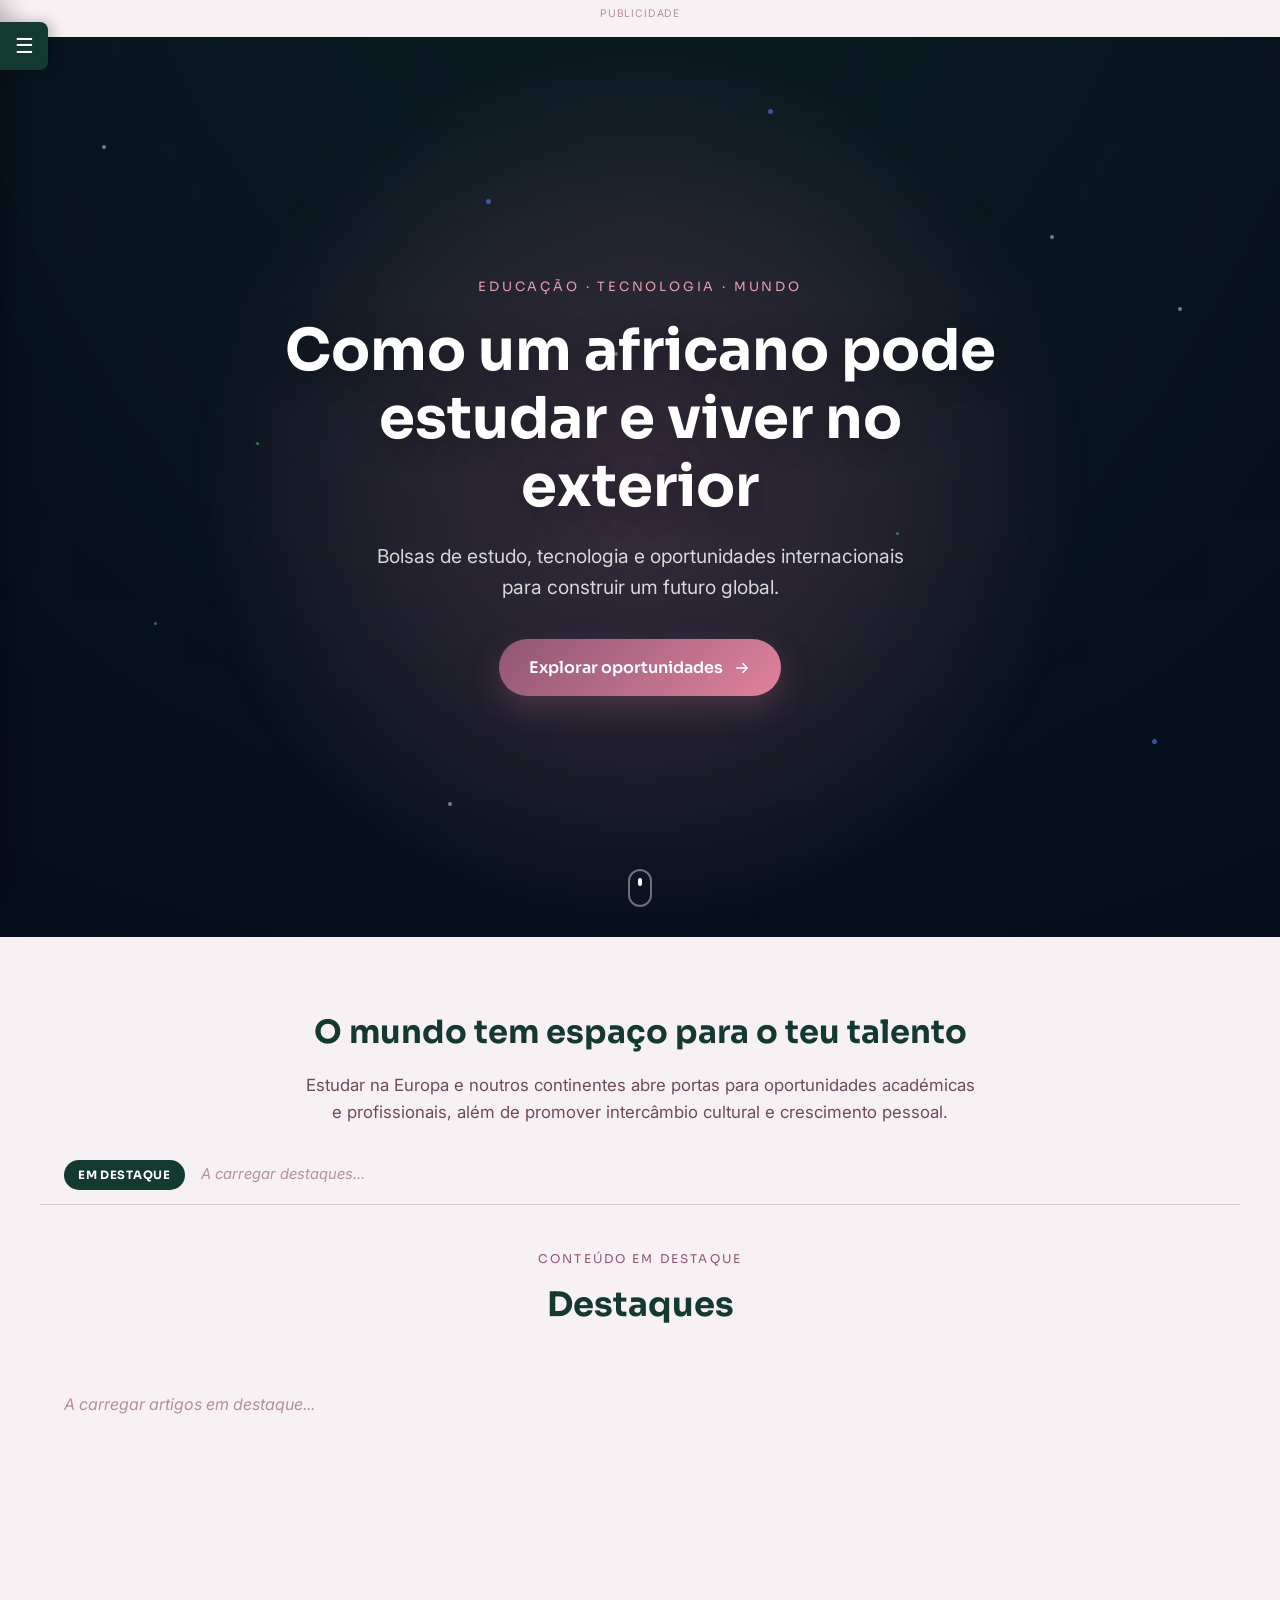
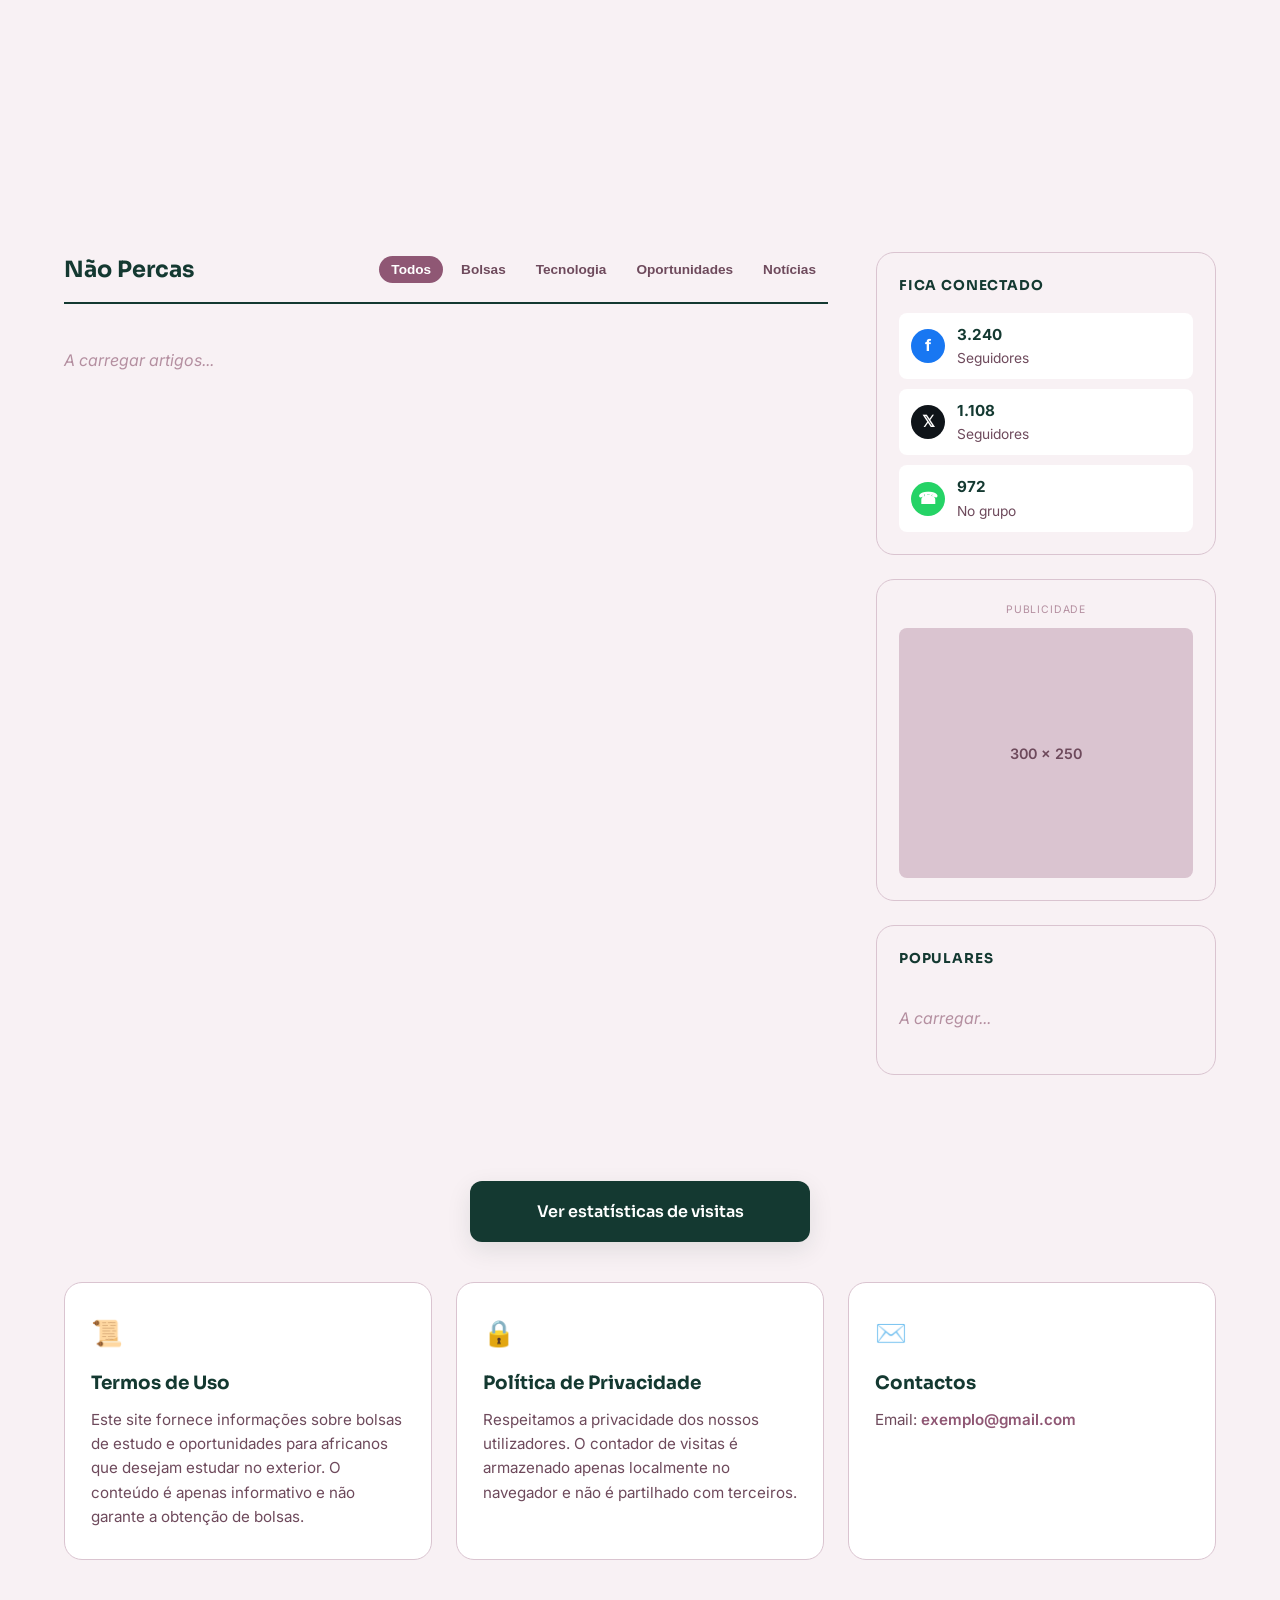
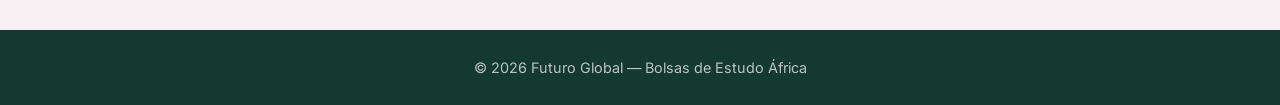
==== index.html @ f7b2e4c6 "Add files via upload" ====
<!DOCTYPE html>
<html lang="pt">
<head>
  <meta charset="UTF-8">
  <meta name="viewport" content="width=device-width, initial-scale=1.0">
  <title>Bolsas de Estudo para Africanos | Futuro, Educação e Conexão Global</title>
  <link rel="preconnect" href="https://fonts.googleapis.com">
  <link rel="preconnect" href="https://fonts.gstatic.com" crossorigin>
  <link href="https://fonts.googleapis.com/css2?family=Sora:wght@400;600;700;800&family=Inter:wght@400;500;600;700&display=swap" rel="stylesheet">
  <link rel="stylesheet" href="style.css">
</head>
<body>

  <!-- ============ SIDEBAR (100% CSS, sem JS) ============ -->
  <aside class="sidebar">
    <div class="sidebar-tab" aria-hidden="true">☰</div>
    <div class="sidebar-inner">
      <div class="sidebar-logo">
        <span class="sidebar-logo-mark">◆</span>
        <span class="sidebar-logo-text">Futuro<strong>Global</strong></span>
      </div>
      <nav class="sidebar-nav">
        <a href="#hero">Início</a>
        <a href="#artigos">Bolsas de Estudo</a>
        <a href="#artigos">Tecnologia</a>
        <a href="#artigos">Oportunidades Internacionais</a>
        <a href="#contactos">Contactos</a>
        <a href="#privacidade">Política de Privacidade</a>
      </nav>
    </div>
  </aside>

  <!-- ============ FAIXA DE PUBLICIDADE (discreta) ============ -->
  <div class="ad-bar">
    <span class="ad-bar-label">Publicidade</span>
    <ins class="adsbygoogle"
         style="display:block"
         data-ad-client="ca-pub-xxxxxxxxxx"
         data-ad-slot="1234567890"
         data-ad-format="auto"></ins>
    <script>(adsbygoogle = window.adsbygoogle || []).push({});</script>
  </div>

  <!-- ============ HERO CINEMATOGRÁFICO ============ -->
  <header class="hero" id="hero">
    <div class="hero-slides" aria-hidden="true">
      <div class="hero-slide" style="background-image:url('https://images.unsplash.com/photo-1523050854058-8df90110c9f1?auto=format&fit=crop&w=1920&q=70')"></div>
      <div class="hero-slide" style="background-image:url('https://images.unsplash.com/photo-1522202176988-66273c2fd55f?auto=format&fit=crop&w=1920&q=70')"></div>
      <div class="hero-slide" style="background-image:url('https://images.unsplash.com/photo-1517245386807-bb43f82c33c4?auto=format&fit=crop&w=1920&q=70')"></div>
      <div class="hero-slide" style="background-image:url('https://images.unsplash.com/photo-1480714378408-67cf0d13bc1b?auto=format&fit=crop&w=1920&q=70')"></div>
      <div class="hero-slide" style="background-image:url('https://images.unsplash.com/photo-1541339907198-e08756dedf3f?auto=format&fit=crop&w=1920&q=70')"></div>
      <div class="hero-slide" style="background-image:url('https://images.unsplash.com/photo-1518770660439-4636190af475?auto=format&fit=crop&w=1920&q=70')"></div>
    </div>

    <div class="hero-overlay"></div>
    <div class="hero-glow" aria-hidden="true"></div>

    <div class="particles" aria-hidden="true">
      <span style="top:12%; left:8%; animation-duration:14s; animation-delay:-2s;"></span>
      <span style="top:22%; left:82%; animation-duration:18s; animation-delay:-6s;"></span>
      <span style="top:65%; left:12%; animation-duration:16s; animation-delay:-1s;"></span>
      <span style="top:78%; left:90%; animation-duration:20s; animation-delay:-9s;"></span>
      <span style="top:35%; left:48%; animation-duration:22s; animation-delay:-4s;"></span>
      <span style="top:55%; left:70%; animation-duration:15s; animation-delay:-7s;"></span>
      <span style="top:85%; left:35%; animation-duration:19s; animation-delay:-3s;"></span>
      <span style="top:8%; left:60%; animation-duration:17s; animation-delay:-11s;"></span>
      <span style="top:45%; left:20%; animation-duration:21s; animation-delay:-5s;"></span>
      <span style="top:30%; left:92%; animation-duration:13s; animation-delay:-8s;"></span>
      <span style="top:70%; left:55%; animation-duration:23s; animation-delay:-10s;"></span>
      <span style="top:18%; left:38%; animation-duration:16s; animation-delay:-12s;"></span>
    </div>

    <div class="hero-content">
      <p class="hero-eyebrow">Educação · Tecnologia · Mundo</p>
      <h1 class="hero-title">Como um africano pode<br>estudar e viver no exterior</h1>
      <p class="hero-subtitle">Bolsas de estudo, tecnologia e oportunidades internacionais para construir um futuro global.</p>
      <a href="#artigos" class="hero-cta">
        <span>Explorar oportunidades</span>
        <svg width="18" height="18" viewBox="0 0 24 24" fill="none" xmlns="http://www.w3.org/2000/svg"><path d="M5 12h14M13 6l6 6-6 6" stroke="currentColor" stroke-width="2" stroke-linecap="round" stroke-linejoin="round"/></svg>
      </a>
    </div>

    <div class="scroll-indicator" aria-hidden="true"><span></span></div>
  </header>

  <!-- ============ INTRODUÇÃO ============ -->
  <div class="intro">
    <h2>O mundo tem espaço para o teu talento</h2>
    <p>Estudar na Europa e noutros continentes abre portas para oportunidades académicas e
       profissionais, além de promover intercâmbio cultural e crescimento pessoal.</p>
  </div>

  <!-- ============ BARRA "EM DESTAQUE" (ticker) ============ -->
  <!-- Preenchida por renderTrendingTicker() -->
  <div class="trending-bar">
    <span class="trending-label">Em Destaque</span>
    <div class="trending-ticker" id="trending-ticker">
      <span class="trending-placeholder">A carregar destaques...</span>
    </div>
  </div>

  <!-- ============ MOSAICO DE DESTAQUES (1 grande + 3 pequenos) ============ -->
  <!-- Preenchido por renderHeroGrid() -->
  <section class="hero-grid-section" aria-labelledby="destaques-titulo">
    <div class="artigos-cabecalho">
      <span class="section-eyebrow">Conteúdo em destaque</span>
      <h2 id="destaques-titulo">Destaques</h2>
    </div>

    <div class="hero-grid" id="hero-grid">
      <p class="grid-placeholder">A carregar artigos em destaque...</p>
    </div>
  </section>

  <!-- ============ "NÃO PERCAS" (lista + abas) + SIDEBAR ============ -->
  <section class="dont-miss-section" id="artigos" aria-labelledby="dont-miss-titulo">

    <div class="dont-miss-main">
      <div class="dont-miss-header">
        <h2 id="dont-miss-titulo">Não Percas</h2>

        <!-- Cada botão tem data-category; o JS re-filtra #dont-miss-list ao clicar -->
        <div class="dont-miss-tabs" id="dont-miss-tabs" role="tablist">
          <button class="tab-btn active" data-category="" role="tab" aria-selected="true">Todos</button>
          <button class="tab-btn" data-category="Bolsas de Estudo" role="tab" aria-selected="false">Bolsas</button>
          <button class="tab-btn" data-category="Tecnologia" role="tab" aria-selected="false">Tecnologia</button>
          <button class="tab-btn" data-category="Oportunidades Internacionais" role="tab" aria-selected="false">Oportunidades</button>
          <button class="tab-btn" data-category="Notícias" role="tab" aria-selected="false">Notícias</button>
        </div>
      </div>

      <!-- Preenchido por renderDontMissList() -->
      <div class="dont-miss-list" id="dont-miss-list">
        <p class="list-placeholder">A carregar artigos...</p>
      </div>
    </div>

    <aside class="home-sidebar">
      <div class="widget widget-social">
        <h3>Fica Conectado</h3>
        <!-- Estático por agora — não vem da API de artigos -->
        <div class="social-stats">
          <a href="#" class="social-stat social-facebook">
            <span class="stat-icon">f</span>
            <span class="stat-text"><strong>3.240</strong> Seguidores</span>
          </a>
          <a href="#" class="social-stat social-x">
            <span class="stat-icon">𝕏</span>
            <span class="stat-text"><strong>1.108</strong> Seguidores</span>
          </a>
          <a href="#" class="social-stat social-whatsapp">
            <span class="stat-icon">☎</span>
            <span class="stat-text"><strong>972</strong> No grupo</span>
          </a>
        </div>
      </div>

      <div class="widget widget-ad">
        <span class="widget-ad-label">Publicidade</span>
        <div class="ad-placeholder">300 × 250</div>
      </div>

      <div class="widget widget-popular">
        <h3>Populares</h3>
        <!-- Preenchido por renderPopularSidebar() -->
        <div class="popular-grid" id="sidebar-popular">
          <p class="list-placeholder">A carregar...</p>
        </div>
      </div>
    </aside>

  </section>

  <!-- Retângulo original: mantido, agora como CTA estilizado -->
  <div class="rectangle" onclick="abrirVisitas()">
    <span>Ver estatísticas de visitas</span>
  </div>

  <!-- ============ INFO: TERMOS / PRIVACIDADE / CONTACTOS ============ -->
  <section class="info-grid">

    <div class="info-card" id="termos">
      <span class="info-icon">📜</span>
      <h2>Termos de Uso</h2>
      <p>Este site fornece informações sobre bolsas de estudo e oportunidades para africanos
         que desejam estudar no exterior. O conteúdo é apenas informativo e não garante
         a obtenção de bolsas.</p>
    </div>

    <div class="info-card" id="privacidade">
      <span class="info-icon">🔒</span>
      <h2>Política de Privacidade</h2>
      <p>Respeitamos a privacidade dos nossos utilizadores. O contador de visitas é armazenado
         apenas localmente no navegador e não é partilhado com terceiros.</p>
    </div>

    <div class="info-card" id="contactos">
      <span class="info-icon">✉️</span>
      <h2>Contactos</h2>
      <p>Email: <a href="mailto:juventudevisionaria@gmail.com">exemplo@gmail.com</a></p>
    </div>

  </section>

  <footer class="site-footer">
    <p>&copy; 2026 Futuro Global — Bolsas de Estudo África</p>
  </footer>

  <script src="script.js"></script>
</body>
</html>
---- style.css ----
/* ==========================================================================
   TOKENS
   ========================================================================== */
:root {
  /* ---- Paleta base fornecida ---- */
  /* #11302a  verde-escuro profundo   -> fundos escuros / texto principal   */
  /* #036264  verde-azulado (teal)    -> tom escuro secundário / gradientes */
  /* #8f5774  malva                   -> cor de destaque primária           */
  /* #e0829d  rosa                    -> cor de destaque secundária         */
  /* #dac4d0  rosa claro / lilás      -> bordas e fundos suaves             */

  --navy-950: #11302a;
  --navy-900: #143931;
  --navy-800: #036264;
  --navy-700: #0b7c7e;
  --blue-500: #8f5774;
  --blue-400: #a8728c;
  --green-500: #e0829d;
  --green-400: #e79fb3;
  --white: #ffffff;
  --gray-50: #f8f1f4;
  --gray-200: #dac4d0;
  --gray-400: #b48fa0;
  --gray-600: #6e4a5c;
  --ink: #11302a;

  --font-display: "Sora", "Segoe UI", sans-serif;
  --font-body: "Inter", "Segoe UI", sans-serif;

  --radius-lg: 18px;
  --radius-md: 12px;
  --radius-sm: 8px;
  --shadow-soft: 0 8px 24px rgba(17, 48, 42, 0.10);
  --shadow-hover: 0 20px 40px rgba(17, 48, 42, 0.18);
  --ease: cubic-bezier(0.22, 1, 0.36, 1);
}

/* ==========================================================================
   RESET
   ========================================================================== */
* {
  margin: 0;
  padding: 0;
  box-sizing: border-box;
}

html {
  scroll-behavior: smooth;
}

body {
  font-family: var(--font-body);
  background: var(--gray-50);
  color: var(--ink);
  line-height: 1.6;
  overflow-x: hidden;
}

a {
  color: inherit;
}

img {
  max-width: 100%;
  display: block;
}

@media (prefers-reduced-motion: reduce) {
  *, *::before, *::after {
    animation-duration: 0.001ms !important;
    animation-iteration-count: 1 !important;
    transition-duration: 0.001ms !important;
    scroll-behavior: auto !important;
  }
}

/* ==========================================================================
   SIDEBAR (100% CSS — apenas :hover + transition)
   ========================================================================== */
.sidebar {
  position: fixed;
  top: 0;
  left: 0;
  width: 280px;
  height: 100vh;
  background: linear-gradient(180deg, var(--navy-900) 0%, var(--navy-950) 100%);
  box-shadow: 6px 0 24px rgba(0, 0, 0, 0.3);
  transform: translateX(-280px);
  transition: transform 0.4s var(--ease);
  z-index: 1000;
}

.sidebar:hover {
  transform: translateX(0);
}

.sidebar-tab {
  position: absolute;
  top: 22px;
  left: 100%;
  width: 48px;
  height: 48px;
  background: var(--navy-900);
  color: var(--white);
  display: flex;
  align-items: center;
  justify-content: center;
  font-size: 1.3rem;
  border-radius: 0 var(--radius-sm) var(--radius-sm) 0;
  box-shadow: 4px 0 14px rgba(0, 0, 0, 0.25);
}

.sidebar-inner {
  height: 100%;
  display: flex;
  flex-direction: column;
  padding: 34px 0 24px;
}

.sidebar-logo {
  display: flex;
  align-items: center;
  gap: 10px;
  padding: 0 28px 30px;
  border-bottom: 1px solid rgba(255, 255, 255, 0.08);
  margin-bottom: 14px;
}

.sidebar-logo-mark {
  color: var(--green-400);
  font-size: 1.1rem;
}

.sidebar-logo-text {
  color: var(--white);
  font-family: var(--font-display);
  font-size: 1.05rem;
  letter-spacing: 0.01em;
}

.sidebar-logo-text strong {
  color: var(--blue-400);
  font-weight: 700;
}

.sidebar-nav {
  display: flex;
  flex-direction: column;
}

.sidebar-nav a {
  color: var(--gray-400);
  text-decoration: none;
  font-weight: 600;
  font-size: 0.95rem;
  padding: 15px 28px;
  border-left: 3px solid transparent;
  transition: background 0.25s ease, color 0.25s ease, border-color 0.25s ease;
}

.sidebar-nav a:hover {
  background: rgba(255, 255, 255, 0.05);
  color: var(--white);
  border-left-color: var(--green-500);
}

@media (max-width: 560px) {
  .sidebar { width: 230px; transform: translateX(-230px); }
  .sidebar-tab { width: 42px; height: 42px; font-size: 1.1rem; top: 16px; }
  .sidebar-logo { padding: 0 20px 22px; }
  .sidebar-nav a { padding: 12px 20px; font-size: 0.9rem; }
}

/* ==========================================================================
   FAIXA DE PUBLICIDADE (discreta)
   ========================================================================== */
.ad-bar {
  position: relative;
  z-index: 5;
  background: var(--gray-50);
  text-align: center;
  padding: 6px 12px 10px;
}

.ad-bar-label {
  display: block;
  font-size: 0.65rem;
  letter-spacing: 0.08em;
  text-transform: uppercase;
  color: var(--gray-400);
  margin-bottom: 4px;
}

/* ==========================================================================
   HERO — slideshow cinematográfico + partículas + glow
   ========================================================================== */
.hero {
  position: relative;
  height: 100vh;
  min-height: 560px;
  display: flex;
  align-items: center;
  justify-content: center;
  overflow: hidden;
  background: var(--navy-950);
}

.hero-slides {
  position: absolute;
  inset: 0;
}

.hero-slide {
  position: absolute;
  inset: 0;
  background-size: cover;
  background-position: center;
  opacity: 0;
  animation: heroFade 30s infinite;
  will-change: opacity, transform;
}

.hero-slide:nth-child(1) { animation-delay: 0s; }
.hero-slide:nth-child(2) { animation-delay: -5s; }
.hero-slide:nth-child(3) { animation-delay: -10s; }
.hero-slide:nth-child(4) { animation-delay: -15s; }
.hero-slide:nth-child(5) { animation-delay: -20s; }
.hero-slide:nth-child(6) { animation-delay: -25s; }

@keyframes heroFade {
  0%      { opacity: 0; transform: scale(1.06); }
  4%      { opacity: 1; transform: scale(1.08); }
  14%     { opacity: 1; transform: scale(1.11); }
  20%     { opacity: 0; transform: scale(1.13); }
  100%    { opacity: 0; transform: scale(1.13); }
}

.hero-overlay {
  position: absolute;
  inset: 0;
  background:
    linear-gradient(180deg, rgba(6, 13, 28, 0.55) 0%, rgba(6, 13, 28, 0.72) 55%, rgba(6, 13, 28, 0.92) 100%),
    linear-gradient(90deg, rgba(6, 13, 28, 0.55) 0%, rgba(6, 13, 28, 0.15) 35%, rgba(6, 13, 28, 0.15) 65%, rgba(6, 13, 28, 0.55) 100%);
}

.hero-glow {
  position: absolute;
  top: 50%;
  left: 50%;
  width: 900px;
  height: 900px;
  transform: translate(-50%, -50%);
  background: radial-gradient(circle, rgba(143, 87, 116, 0.35) 0%, rgba(224, 130, 157, 0.12) 40%, transparent 70%);
  filter: blur(10px);
  pointer-events: none;
}

/* Partículas flutuantes discretas */
.particles {
  position: absolute;
  inset: 0;
  pointer-events: none;
}

.particles span {
  position: absolute;
  width: 4px;
  height: 4px;
  border-radius: 50%;
  background: rgba(255, 255, 255, 0.45);
  animation: floatParticle 18s ease-in-out infinite;
}

.particles span:nth-child(3n) {
  background: rgba(74, 222, 128, 0.5);
  width: 3px;
  height: 3px;
}

.particles span:nth-child(4n) {
  background: rgba(92, 141, 255, 0.55);
  width: 5px;
  height: 5px;
}

@keyframes floatParticle {
  0%   { transform: translate(0, 0); opacity: 0; }
  10%  { opacity: 0.8; }
  50%  { transform: translate(18px, -40px); opacity: 0.5; }
  90%  { opacity: 0.8; }
  100% { transform: translate(-14px, -80px); opacity: 0; }
}

.hero-content {
  position: relative;
  z-index: 2;
  text-align: center;
  max-width: 780px;
  padding: 0 24px;
}

.hero-eyebrow {
  font-family: var(--font-display);
  font-size: 0.8rem;
  letter-spacing: 0.22em;
  text-transform: uppercase;
  color: var(--green-400);
  margin-bottom: 20px;
}

.hero-title {
  font-family: var(--font-display);
  font-weight: 700;
  font-size: clamp(2.1rem, 5vw, 3.6rem);
  line-height: 1.18;
  color: var(--white);
  text-shadow: 0 4px 30px rgba(0, 0, 0, 0.35);
  margin-bottom: 20px;
}

.hero-subtitle {
  font-size: clamp(1rem, 1.6vw, 1.2rem);
  color: rgba(255, 255, 255, 0.82);
  max-width: 560px;
  margin: 0 auto 36px;
}

.hero-cta {
  display: inline-flex;
  align-items: center;
  gap: 10px;
  background: linear-gradient(135deg, var(--blue-500), var(--green-500));
  color: var(--white);
  font-family: var(--font-display);
  font-weight: 600;
  font-size: 1rem;
  text-decoration: none;
  padding: 16px 30px;
  border-radius: 999px;
  box-shadow: 0 12px 30px rgba(143, 87, 116, 0.35);
  transition: transform 0.3s var(--ease), box-shadow 0.3s var(--ease);
}

.hero-cta:hover {
  transform: translateY(-3px);
  box-shadow: 0 18px 36px rgba(143, 87, 116, 0.45);
}

.hero-cta svg {
  transition: transform 0.3s var(--ease);
}

.hero-cta:hover svg {
  transform: translateX(4px);
}

.scroll-indicator {
  position: absolute;
  bottom: 30px;
  left: 50%;
  transform: translateX(-50%);
  width: 24px;
  height: 38px;
  border: 2px solid rgba(255, 255, 255, 0.4);
  border-radius: 20px;
  z-index: 2;
}

.scroll-indicator span {
  position: absolute;
  top: 7px;
  left: 50%;
  width: 4px;
  height: 8px;
  background: var(--white);
  border-radius: 3px;
  transform: translateX(-50%);
  animation: scrollDot 2s ease-in-out infinite;
}

@keyframes scrollDot {
  0%   { opacity: 1; top: 7px; }
  70%  { opacity: 0; top: 18px; }
  100% { opacity: 0; top: 7px; }
}

@media (max-width: 560px) {
  .hero-glow { width: 500px; height: 500px; }
  .scroll-indicator { display: none; }
}

/* ==========================================================================
   INTRODUÇÃO
   ========================================================================== */
.intro {
  padding: 70px 24px 20px;
  text-align: center;
  max-width: 720px;
  margin: 0 auto;
}

.intro h2 {
  font-family: var(--font-display);
  font-size: clamp(1.5rem, 3vw, 2rem);
  color: var(--navy-900);
  margin-bottom: 14px;
}

.intro p {
  color: var(--gray-600);
  font-size: 1.05rem;
}

/* ==========================================================================
   SECÇÃO DE ARTIGOS — grid de cards
   ========================================================================== */
.artigos {
  padding: 50px 24px 30px;
  max-width: 1200px;
  margin: 0 auto;
}

.artigos-cabecalho {
  text-align: center;
  max-width: 620px;
  margin: 0 auto 40px;
}

.section-eyebrow {
  display: inline-block;
  font-family: var(--font-display);
  font-size: 0.75rem;
  letter-spacing: 0.18em;
  text-transform: uppercase;
  color: var(--blue-500);
  margin-bottom: 10px;
}

.artigos-cabecalho h2 {
  font-family: var(--font-display);
  font-size: clamp(1.6rem, 3vw, 2.1rem);
  color: var(--navy-900);
  margin-bottom: 10px;
}

.artigos-cabecalho p {
  color: var(--gray-600);
}

.cards-grid {
  display: grid;
  grid-template-columns: repeat(4, 1fr);
  gap: 26px;
}

.card {
  display: flex;
  flex-direction: column;
  background: var(--white);
  border-radius: var(--radius-lg);
  overflow: hidden;
  box-shadow: var(--shadow-soft);
  transition: transform 0.35s var(--ease), box-shadow 0.35s var(--ease);
}

.card:hover {
  transform: translateY(-8px);
  box-shadow: var(--shadow-hover);
}

/* Animação ao entrar no viewport (classes controladas via IntersectionObserver) */
.reveal {
  opacity: 0;
  transform: translateY(30px);
  transition: opacity 0.7s var(--ease), transform 0.7s var(--ease);
}

.reveal.visible {
  opacity: 1;
  transform: translateY(0);
}

.card-img-wrap {
  width: 100%;
  aspect-ratio: 16 / 9;
  overflow: hidden;
}

.card-img {
  width: 100%;
  height: 100%;
  object-fit: cover;
  transition: transform 0.5s var(--ease);
}

.card:hover .card-img {
  transform: scale(1.06);
}

.card-body {
  display: flex;
  flex-direction: column;
  flex: 1;
  padding: 20px 22px 24px;
}

.card-tag {
  align-self: flex-start;
  background: rgba(224, 130, 157, 0.1);
  color: var(--green-500);
  font-size: 0.7rem;
  font-weight: 700;
  letter-spacing: 0.05em;
  text-transform: uppercase;
  padding: 5px 12px;
  border-radius: 999px;
  margin-bottom: 12px;
}

.card-title {
  font-family: var(--font-display);
  font-size: 1.12rem;
  line-height: 1.35;
  color: var(--navy-900);
  margin-bottom: 10px;
}

.card-desc {
  color: var(--gray-600);
  font-size: 0.92rem;
  line-height: 1.55;
  margin-bottom: 18px;
  flex: 1;
}

.card-btn {
  align-self: flex-start;
  display: inline-flex;
  align-items: center;
  gap: 6px;
  color: var(--blue-500);
  font-weight: 700;
  font-size: 0.9rem;
  text-decoration: none;
  transition: gap 0.25s ease, color 0.25s ease;
}

.card-btn span {
  transition: transform 0.25s ease;
}

.card-btn:hover {
  color: var(--navy-900);
}

.card-btn:hover span {
  transform: translateX(4px);
}

@media (max-width: 900px) {
  .cards-grid { grid-template-columns: repeat(2, 1fr); }
}

@media (max-width: 560px) {
  .cards-grid { grid-template-columns: 1fr; }
}

/* Retângulo original — agora CTA estilizado dentro da secção de artigos */
.rectangle {
  max-width: 340px;
  margin: 46px auto 0;
  padding: 18px 24px;
  text-align: center;
  background: var(--navy-900);
  color: var(--white);
  font-family: var(--font-display);
  font-weight: 600;
  border-radius: var(--radius-md);
  cursor: pointer;
  box-shadow: var(--shadow-soft);
  transition: background 0.3s ease, transform 0.3s var(--ease), box-shadow 0.3s var(--ease);
}

.rectangle:hover {
  background: var(--blue-500);
  transform: translateY(-3px);
  box-shadow: var(--shadow-hover);
}

/* ==========================================================================
   INFO GRID (Termos / Privacidade / Contactos)
   ========================================================================== */
.info-grid {
  max-width: 1200px;
  margin: 40px auto 0;
  padding: 0 24px 70px;
  display: grid;
  grid-template-columns: repeat(3, 1fr);
  gap: 24px;
}

.info-card {
  background: var(--white);
  border: 1px solid var(--gray-200);
  border-radius: var(--radius-lg);
  padding: 30px 26px;
}

.info-icon {
  font-size: 1.6rem;
  display: inline-block;
  margin-bottom: 14px;
}

.info-card h2 {
  font-family: var(--font-display);
  font-size: 1.15rem;
  color: var(--navy-900);
  margin-bottom: 10px;
}

.info-card p {
  color: var(--gray-600);
  font-size: 0.95rem;
}

.info-card a {
  color: var(--blue-500);
  font-weight: 600;
  text-decoration: none;
}

.info-card a:hover {
  text-decoration: underline;
}

@media (max-width: 900px) {
  .info-grid { grid-template-columns: 1fr; }
}

/* ==========================================================================
   BARRA "EM DESTAQUE" (trending ticker)
   ========================================================================== */
.trending-bar {
  max-width: 1200px;
  margin: 0 auto;
  padding: 14px 24px;
  display: flex;
  align-items: center;
  gap: 16px;
  border-bottom: 1px solid var(--gray-200);
}

.trending-label {
  flex-shrink: 0;
  background: var(--navy-900);
  color: var(--white);
  font-family: var(--font-display);
  font-size: 0.72rem;
  font-weight: 700;
  letter-spacing: 0.06em;
  text-transform: uppercase;
  padding: 6px 14px;
  border-radius: 999px;
}

.trending-ticker {
  flex: 1;
  overflow: hidden;
  white-space: nowrap;
  font-size: 0.92rem;
  color: var(--ink);
}

.trending-ticker a {
  color: var(--ink);
  text-decoration: none;
}

.trending-ticker a:hover {
  color: var(--blue-500);
}

.trending-placeholder {
  color: var(--gray-400);
  font-style: italic;
}

/* ==========================================================================
   MOSAICO DE DESTAQUES (hero-grid: 1 grande + 3 pequenos)
   ========================================================================== */
.hero-grid-section {
  max-width: 1200px;
  margin: 0 auto;
  padding: 40px 24px 10px;
}

.hero-grid {
  display: grid;
  grid-template-columns: 1.4fr 1fr;
  grid-template-rows: repeat(2, 1fr);
  gap: 20px;
  min-height: 420px;
}

/* O primeiro item do grid ocupa as 2 linhas (o "grande") — via JS, adiciona-se
   a classe .hero-grid-feature ao primeiro card renderizado. */
.hero-grid-feature {
  grid-row: span 2;
}

.hero-grid .mosaic-card {
  position: relative;
  border-radius: var(--radius-lg);
  overflow: hidden;
  box-shadow: var(--shadow-soft);
  color: var(--white);
  text-decoration: none;
  display: block;
  min-height: 190px;
}

.hero-grid .mosaic-card img {
  position: absolute;
  inset: 0;
  width: 100%;
  height: 100%;
  object-fit: cover;
  transition: transform 0.5s var(--ease);
}

.hero-grid .mosaic-card:hover img {
  transform: scale(1.06);
}

.hero-grid .mosaic-overlay {
  position: absolute;
  inset: 0;
  background: linear-gradient(180deg, rgba(17, 48, 42, 0) 40%, rgba(17, 48, 42, 0.88) 100%);
}

.hero-grid .mosaic-content {
  position: absolute;
  left: 0;
  right: 0;
  bottom: 0;
  padding: 20px;
}

.hero-grid .mosaic-tag {
  display: inline-block;
  background: var(--blue-500);
  font-size: 0.68rem;
  font-weight: 700;
  letter-spacing: 0.05em;
  text-transform: uppercase;
  padding: 4px 10px;
  border-radius: 999px;
  margin-bottom: 10px;
}

.hero-grid .mosaic-title {
  font-family: var(--font-display);
  font-weight: 700;
  line-height: 1.3;
  font-size: 1rem;
}

.hero-grid-feature .mosaic-title {
  font-size: 1.5rem;
}

.grid-placeholder,
.list-placeholder {
  color: var(--gray-400);
  font-style: italic;
  padding: 20px 0;
}

@media (max-width: 900px) {
  .hero-grid {
    grid-template-columns: 1fr;
    grid-template-rows: none;
  }

  .hero-grid-feature {
    grid-row: auto;
  }
}

/* ==========================================================================
   "NÃO PERCAS" — lista com abas + sidebar
   ========================================================================== */
.dont-miss-section {
  max-width: 1200px;
  margin: 0 auto;
  padding: 50px 24px 60px;
  display: grid;
  grid-template-columns: 1fr 340px;
  gap: 48px;
  align-items: start;
}

.dont-miss-header {
  display: flex;
  flex-wrap: wrap;
  align-items: center;
  justify-content: space-between;
  gap: 16px;
  border-bottom: 2px solid var(--navy-900);
  padding-bottom: 14px;
  margin-bottom: 24px;
}

.dont-miss-header h2 {
  font-family: var(--font-display);
  font-size: 1.4rem;
  color: var(--navy-900);
}

.dont-miss-tabs {
  display: flex;
  flex-wrap: wrap;
  gap: 6px;
}

.tab-btn {
  background: none;
  border: none;
  color: var(--gray-600);
  font-size: 0.85rem;
  font-weight: 600;
  padding: 6px 12px;
  border-radius: 999px;
  cursor: pointer;
  transition: background 0.2s ease, color 0.2s ease;
}

.tab-btn:hover {
  background: var(--gray-50);
}

.tab-btn.active {
  background: var(--blue-500);
  color: var(--white);
}

/* Cada item da lista — o JS gera esta estrutura por artigo */
.dont-miss-item {
  display: grid;
  grid-template-columns: 120px 1fr;
  gap: 18px;
  padding: 18px 0;
  border-bottom: 1px solid var(--gray-200);
  text-decoration: none;
  color: inherit;
}

.dont-miss-item:first-child {
  padding-top: 0;
}

.dont-miss-item img {
  width: 120px;
  height: 84px;
  object-fit: cover;
  border-radius: var(--radius-sm);
}

.dont-miss-item-tag {
  color: var(--blue-500);
  font-size: 0.72rem;
  font-weight: 700;
  text-transform: uppercase;
  letter-spacing: 0.04em;
}

.dont-miss-item-title {
  font-family: var(--font-display);
  font-size: 1rem;
  color: var(--navy-900);
  margin: 6px 0 4px;
  line-height: 1.35;
}

.dont-miss-item-date {
  color: var(--gray-400);
  font-size: 0.78rem;
}

@media (max-width: 560px) {
  .dont-miss-item { grid-template-columns: 90px 1fr; }
  .dont-miss-item img { width: 90px; height: 66px; }
}

/* ---------- Sidebar da homepage ---------- */
.home-sidebar {
  display: flex;
  flex-direction: column;
  gap: 24px;
}

.widget {
  background: var(--gray-50);
  border: 1px solid var(--gray-200);
  border-radius: var(--radius-lg);
  padding: 22px;
}

.widget h3 {
  font-family: var(--font-display);
  font-size: 0.85rem;
  letter-spacing: 0.06em;
  text-transform: uppercase;
  color: var(--navy-900);
  margin-bottom: 16px;
}

.social-stats {
  display: flex;
  flex-direction: column;
  gap: 10px;
}

.social-stat {
  display: flex;
  align-items: center;
  gap: 12px;
  padding: 10px 12px;
  border-radius: var(--radius-sm);
  text-decoration: none;
  color: var(--ink);
  background: var(--white);
  transition: transform 0.2s ease;
}

.social-stat:hover {
  transform: translateX(3px);
}

.social-stat .stat-icon {
  display: flex;
  align-items: center;
  justify-content: center;
  width: 34px;
  height: 34px;
  border-radius: 50%;
  color: var(--white);
  font-weight: 700;
  flex-shrink: 0;
}

.social-facebook .stat-icon { background: #1877f2; }
.social-x .stat-icon        { background: #0f1419; }
.social-whatsapp .stat-icon { background: #25d366; }

.stat-text {
  font-size: 0.86rem;
  color: var(--gray-600);
}

.stat-text strong {
  display: block;
  color: var(--navy-900);
  font-size: 0.95rem;
}

.widget-ad {
  text-align: center;
}

.widget-ad-label {
  display: block;
  font-size: 0.65rem;
  letter-spacing: 0.08em;
  text-transform: uppercase;
  color: var(--gray-400);
  margin-bottom: 10px;
}

.ad-placeholder {
  background: var(--gray-200);
  color: var(--gray-600);
  border-radius: var(--radius-sm);
  height: 250px;
  display: flex;
  align-items: center;
  justify-content: center;
  font-size: 0.9rem;
  font-weight: 600;
}

.popular-grid {
  display: grid;
  grid-template-columns: 1fr 1fr;
  gap: 12px;
}

.popular-grid-item {
  text-decoration: none;
  color: inherit;
}

.popular-grid-item img {
  width: 100%;
  aspect-ratio: 4 / 3;
  object-fit: cover;
  border-radius: var(--radius-sm);
  margin-bottom: 8px;
}

.popular-grid-item-title {
  font-size: 0.82rem;
  font-weight: 600;
  line-height: 1.35;
  color: var(--navy-900);
}

@media (max-width: 900px) {
  .dont-miss-section {
    grid-template-columns: 1fr;
  }
}

/* ==========================================================================
   FOOTER
   ========================================================================== */
.site-footer {
  background: var(--navy-900);
  color: rgba(255, 255, 255, 0.7);
  text-align: center;
  padding: 26px 20px;
  font-size: 0.9rem;
}
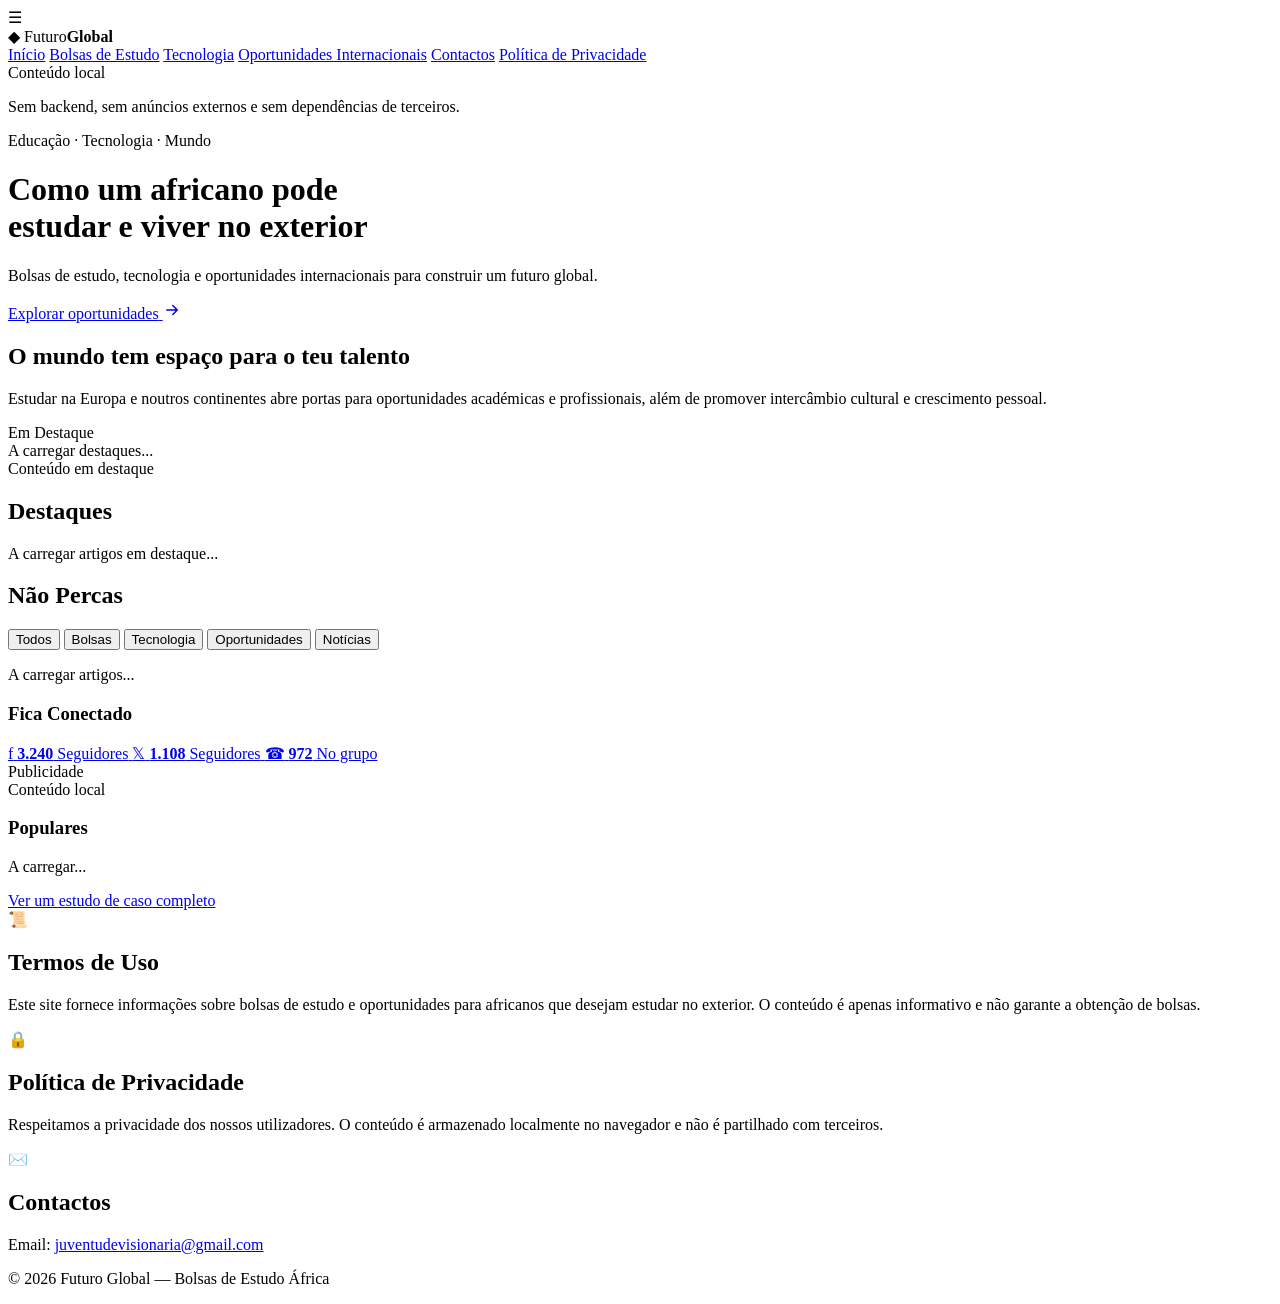
==== commit 6130184f: "Update index.html" ====
--- a/index.html
+++ b/index.html
@@ -4,14 +4,9 @@
   <meta charset="UTF-8">
   <meta name="viewport" content="width=device-width, initial-scale=1.0">
   <title>Bolsas de Estudo para Africanos | Futuro, Educação e Conexão Global</title>
-  <link rel="preconnect" href="https://fonts.googleapis.com">
-  <link rel="preconnect" href="https://fonts.gstatic.com" crossorigin>
-  <link href="https://fonts.googleapis.com/css2?family=Sora:wght@400;600;700;800&family=Inter:wght@400;500;600;700&display=swap" rel="stylesheet">
-  <link rel="stylesheet" href="style.css">
+  <link rel="stylesheet" href="static/style.css">
 </head>
 <body>
-
-  <!-- ============ SIDEBAR (100% CSS, sem JS) ============ -->
   <aside class="sidebar">
     <div class="sidebar-tab" aria-hidden="true">☰</div>
     <div class="sidebar-inner">
@@ -30,26 +25,19 @@
     </div>
   </aside>
 
-  <!-- ============ FAIXA DE PUBLICIDADE (discreta) ============ -->
   <div class="ad-bar">
-    <span class="ad-bar-label">Publicidade</span>
-    <ins class="adsbygoogle"
-         style="display:block"
-         data-ad-client="ca-pub-xxxxxxxxxx"
-         data-ad-slot="1234567890"
-         data-ad-format="auto"></ins>
-    <script>(adsbygoogle = window.adsbygoogle || []).push({});</script>
+    <span class="ad-bar-label">Conteúdo local</span>
+    <p>Sem backend, sem anúncios externos e sem dependências de terceiros.</p>
   </div>
 
-  <!-- ============ HERO CINEMATOGRÁFICO ============ -->
   <header class="hero" id="hero">
     <div class="hero-slides" aria-hidden="true">
-      <div class="hero-slide" style="background-image:url('https://images.unsplash.com/photo-1523050854058-8df90110c9f1?auto=format&fit=crop&w=1920&q=70')"></div>
-      <div class="hero-slide" style="background-image:url('https://images.unsplash.com/photo-1522202176988-66273c2fd55f?auto=format&fit=crop&w=1920&q=70')"></div>
-      <div class="hero-slide" style="background-image:url('https://images.unsplash.com/photo-1517245386807-bb43f82c33c4?auto=format&fit=crop&w=1920&q=70')"></div>
-      <div class="hero-slide" style="background-image:url('https://images.unsplash.com/photo-1480714378408-67cf0d13bc1b?auto=format&fit=crop&w=1920&q=70')"></div>
-      <div class="hero-slide" style="background-image:url('https://images.unsplash.com/photo-1541339907198-e08756dedf3f?auto=format&fit=crop&w=1920&q=70')"></div>
-      <div class="hero-slide" style="background-image:url('https://images.unsplash.com/photo-1518770660439-4636190af475?auto=format&fit=crop&w=1920&q=70')"></div>
+      <div class="hero-slide hero-slide-1"></div>
+      <div class="hero-slide hero-slide-2"></div>
+      <div class="hero-slide hero-slide-3"></div>
+      <div class="hero-slide hero-slide-4"></div>
+      <div class="hero-slide hero-slide-5"></div>
+      <div class="hero-slide hero-slide-6"></div>
     </div>
 
     <div class="hero-overlay"></div>
@@ -62,12 +50,6 @@
       <span style="top:78%; left:90%; animation-duration:20s; animation-delay:-9s;"></span>
       <span style="top:35%; left:48%; animation-duration:22s; animation-delay:-4s;"></span>
       <span style="top:55%; left:70%; animation-duration:15s; animation-delay:-7s;"></span>
-      <span style="top:85%; left:35%; animation-duration:19s; animation-delay:-3s;"></span>
-      <span style="top:8%; left:60%; animation-duration:17s; animation-delay:-11s;"></span>
-      <span style="top:45%; left:20%; animation-duration:21s; animation-delay:-5s;"></span>
-      <span style="top:30%; left:92%; animation-duration:13s; animation-delay:-8s;"></span>
-      <span style="top:70%; left:55%; animation-duration:23s; animation-delay:-10s;"></span>
-      <span style="top:18%; left:38%; animation-duration:16s; animation-delay:-12s;"></span>
     </div>
 
     <div class="hero-content">
@@ -83,15 +65,11 @@
     <div class="scroll-indicator" aria-hidden="true"><span></span></div>
   </header>
 
-  <!-- ============ INTRODUÇÃO ============ -->
   <div class="intro">
     <h2>O mundo tem espaço para o teu talento</h2>
-    <p>Estudar na Europa e noutros continentes abre portas para oportunidades académicas e
-       profissionais, além de promover intercâmbio cultural e crescimento pessoal.</p>
+    <p>Estudar na Europa e noutros continentes abre portas para oportunidades académicas e profissionais, além de promover intercâmbio cultural e crescimento pessoal.</p>
   </div>
 
-  <!-- ============ BARRA "EM DESTAQUE" (ticker) ============ -->
-  <!-- Preenchida por renderTrendingTicker() -->
   <div class="trending-bar">
     <span class="trending-label">Em Destaque</span>
     <div class="trending-ticker" id="trending-ticker">
@@ -99,8 +77,6 @@
     </div>
   </div>
 
-  <!-- ============ MOSAICO DE DESTAQUES (1 grande + 3 pequenos) ============ -->
-  <!-- Preenchido por renderHeroGrid() -->
   <section class="hero-grid-section" aria-labelledby="destaques-titulo">
     <div class="artigos-cabecalho">
       <span class="section-eyebrow">Conteúdo em destaque</span>
@@ -112,14 +88,10 @@
     </div>
   </section>
 
-  <!-- ============ "NÃO PERCAS" (lista + abas) + SIDEBAR ============ -->
   <section class="dont-miss-section" id="artigos" aria-labelledby="dont-miss-titulo">
-
     <div class="dont-miss-main">
       <div class="dont-miss-header">
         <h2 id="dont-miss-titulo">Não Percas</h2>
-
-        <!-- Cada botão tem data-category; o JS re-filtra #dont-miss-list ao clicar -->
         <div class="dont-miss-tabs" id="dont-miss-tabs" role="tablist">
           <button class="tab-btn active" data-category="" role="tab" aria-selected="true">Todos</button>
           <button class="tab-btn" data-category="Bolsas de Estudo" role="tab" aria-selected="false">Bolsas</button>
@@ -129,7 +101,6 @@
         </div>
       </div>
 
-      <!-- Preenchido por renderDontMissList() -->
       <div class="dont-miss-list" id="dont-miss-list">
         <p class="list-placeholder">A carregar artigos...</p>
       </div>
@@ -138,7 +109,6 @@
     <aside class="home-sidebar">
       <div class="widget widget-social">
         <h3>Fica Conectado</h3>
-        <!-- Estático por agora — não vem da API de artigos -->
         <div class="social-stats">
           <a href="#" class="social-stat social-facebook">
             <span class="stat-icon">f</span>
@@ -157,55 +127,47 @@
 
       <div class="widget widget-ad">
         <span class="widget-ad-label">Publicidade</span>
-        <div class="ad-placeholder">300 × 250</div>
+        <div class="ad-placeholder">Conteúdo local</div>
       </div>
 
       <div class="widget widget-popular">
         <h3>Populares</h3>
-        <!-- Preenchido por renderPopularSidebar() -->
         <div class="popular-grid" id="sidebar-popular">
           <p class="list-placeholder">A carregar...</p>
         </div>
       </div>
     </aside>
-
   </section>
 
-  <!-- Retângulo original: mantido, agora como CTA estilizado -->
-  <div class="rectangle" onclick="abrirVisitas()">
-    <span>Ver estatísticas de visitas</span>
+  <div class="rectangle" id="visits-stat">
+    <span><a href="article.html?id=1">Ver um estudo de caso completo</a></span>
   </div>
 
-  <!-- ============ INFO: TERMOS / PRIVACIDADE / CONTACTOS ============ -->
   <section class="info-grid">
-
     <div class="info-card" id="termos">
       <span class="info-icon">📜</span>
       <h2>Termos de Uso</h2>
-      <p>Este site fornece informações sobre bolsas de estudo e oportunidades para africanos
-         que desejam estudar no exterior. O conteúdo é apenas informativo e não garante
-         a obtenção de bolsas.</p>
+      <p>Este site fornece informações sobre bolsas de estudo e oportunidades para africanos que desejam estudar no exterior. O conteúdo é apenas informativo e não garante a obtenção de bolsas.</p>
     </div>
 
     <div class="info-card" id="privacidade">
       <span class="info-icon">🔒</span>
       <h2>Política de Privacidade</h2>
-      <p>Respeitamos a privacidade dos nossos utilizadores. O contador de visitas é armazenado
-         apenas localmente no navegador e não é partilhado com terceiros.</p>
+      <p>Respeitamos a privacidade dos nossos utilizadores. O conteúdo é armazenado localmente no navegador e não é partilhado com terceiros.</p>
     </div>
 
     <div class="info-card" id="contactos">
       <span class="info-icon">✉️</span>
       <h2>Contactos</h2>
-      <p>Email: <a href="mailto:juventudevisionaria@gmail.com">exemplo@gmail.com</a></p>
+      <p>Email: <a href="mailto:juventudevisionaria@gmail.com">juventudevisionaria@gmail.com</a></p>
     </div>
-
   </section>
 
   <footer class="site-footer">
     <p>&copy; 2026 Futuro Global — Bolsas de Estudo África</p>
   </footer>
 
-  <script src="script.js"></script>
+  <script src="js/data.js"></script>
+  <script src="js/home.js"></script>
 </body>
-</html>+</html>
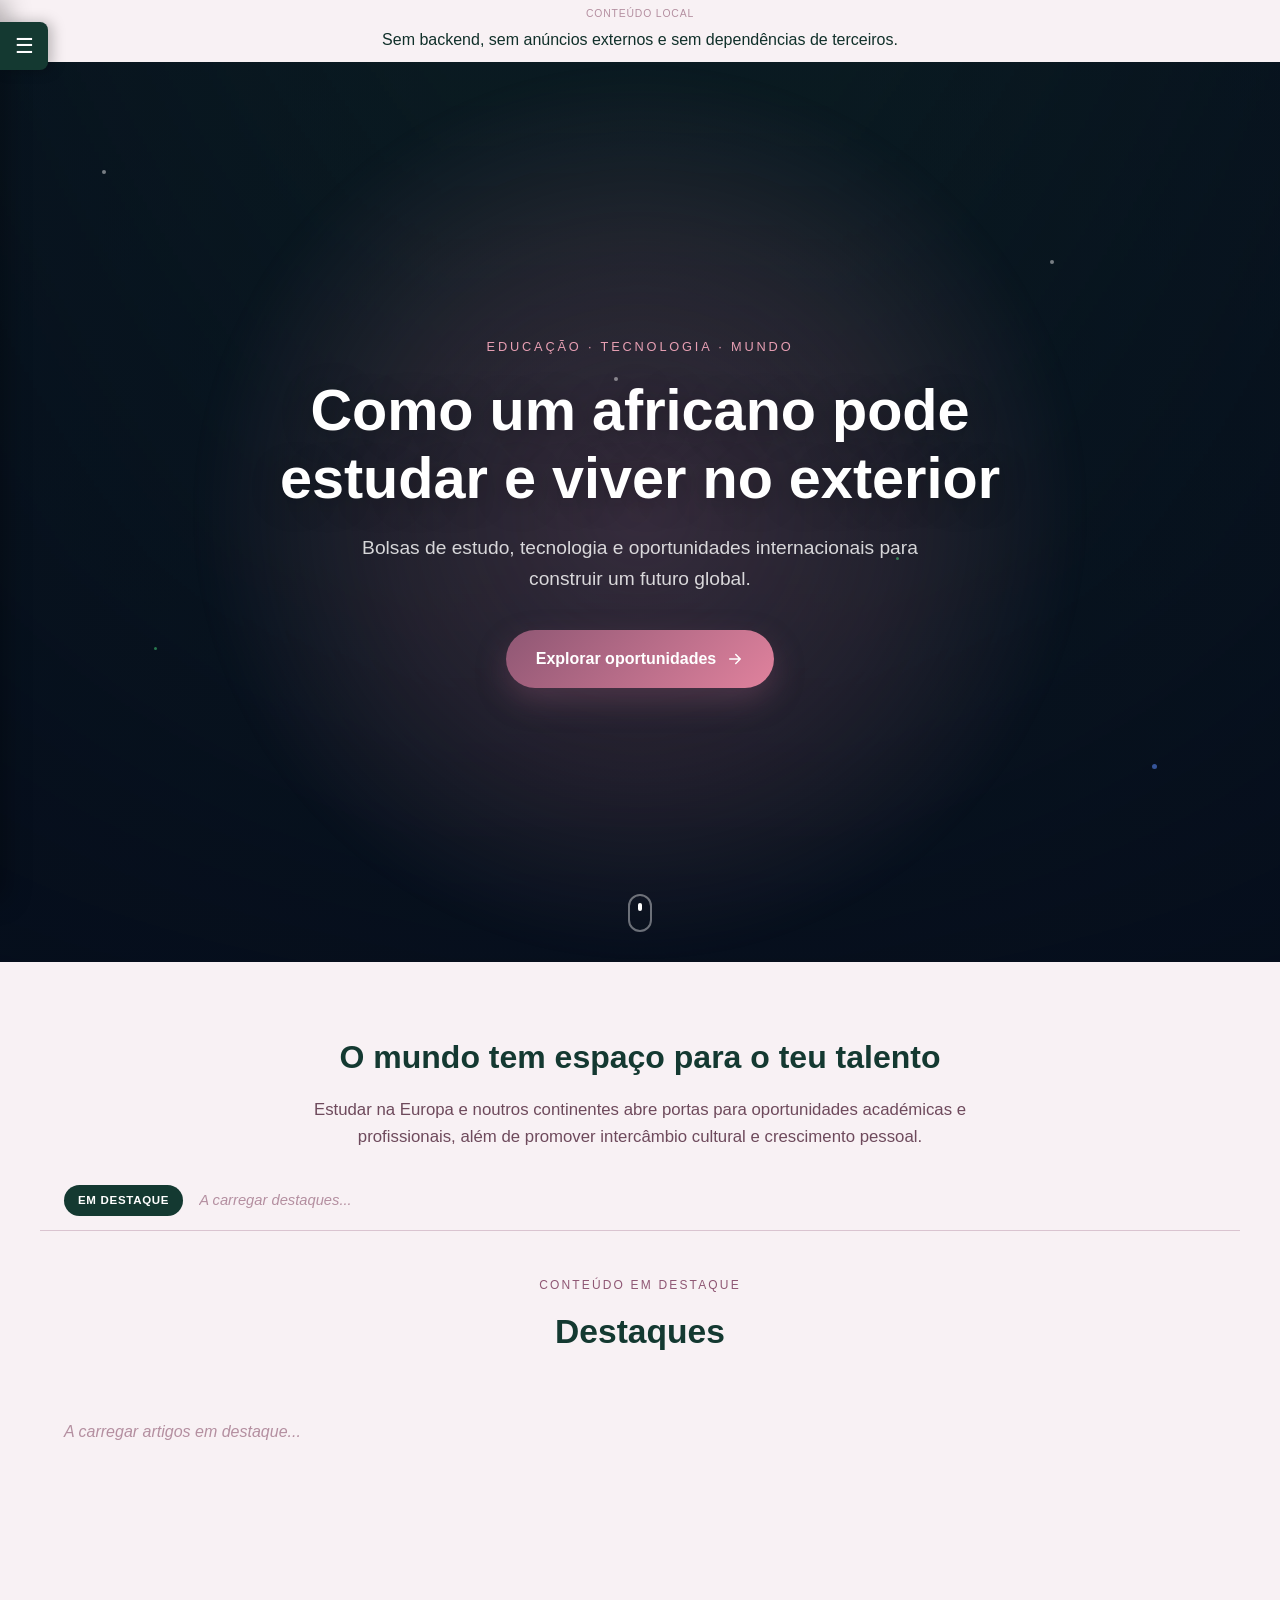
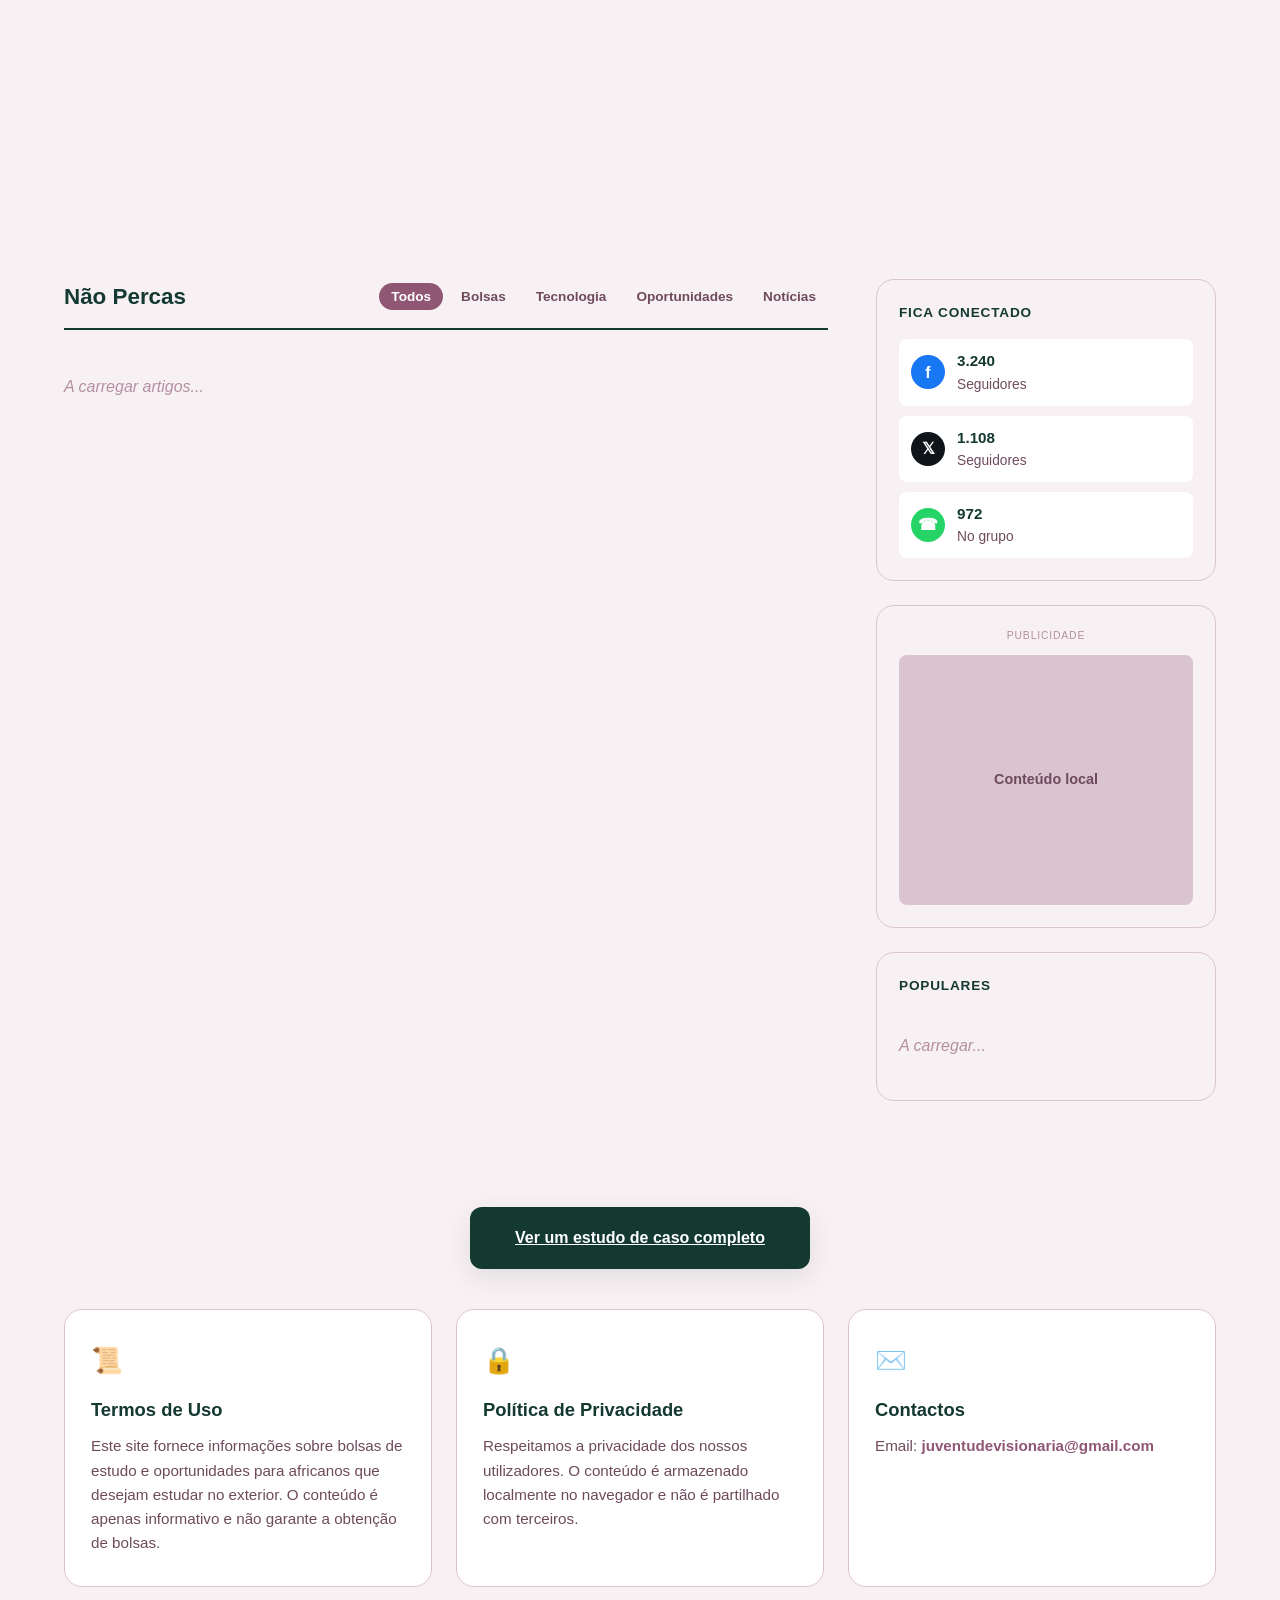
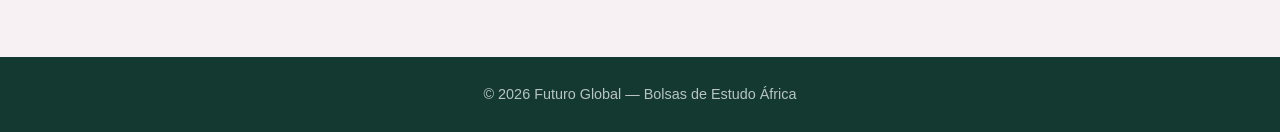
==== commit f8d0ba3f: "Update stylesheet and script paths in index.html" ====
--- a/index.html
+++ b/index.html
@@ -4,7 +4,7 @@
   <meta charset="UTF-8">
   <meta name="viewport" content="width=device-width, initial-scale=1.0">
   <title>Bolsas de Estudo para Africanos | Futuro, Educação e Conexão Global</title>
-  <link rel="stylesheet" href="static/style.css">
+  <link rel="stylesheet" href="style.css">
 </head>
 <body>
   <aside class="sidebar">
@@ -167,7 +167,7 @@
     <p>&copy; 2026 Futuro Global — Bolsas de Estudo África</p>
   </footer>
 
-  <script src="js/data.js"></script>
+  <script src="data.js"></script>
   <script src="js/home.js"></script>
 </body>
 </html>
--- a/style.css
+++ b/style.css
@@ -0,0 +1,1034 @@
+/* ==========================================================================
+   TOKENS
+   ========================================================================== */
+:root {
+  /* ---- Paleta base fornecida ---- */
+  /* #11302a  verde-escuro profundo   -> fundos escuros / texto principal   */
+  /* #036264  verde-azulado (teal)    -> tom escuro secundário / gradientes */
+  /* #8f5774  malva                   -> cor de destaque primária           */
+  /* #e0829d  rosa                    -> cor de destaque secundária         */
+  /* #dac4d0  rosa claro / lilás      -> bordas e fundos suaves             */
+
+  --navy-950: #11302a;
+  --navy-900: #143931;
+  --navy-800: #036264;
+  --navy-700: #0b7c7e;
+  --blue-500: #8f5774;
+  --blue-400: #a8728c;
+  --green-500: #e0829d;
+  --green-400: #e79fb3;
+  --white: #ffffff;
+  --gray-50: #f8f1f4;
+  --gray-200: #dac4d0;
+  --gray-400: #b48fa0;
+  --gray-600: #6e4a5c;
+  --ink: #11302a;
+
+  --font-display: "Sora", "Segoe UI", sans-serif;
+  --font-body: "Inter", "Segoe UI", sans-serif;
+
+  --radius-lg: 18px;
+  --radius-md: 12px;
+  --radius-sm: 8px;
+  --shadow-soft: 0 8px 24px rgba(17, 48, 42, 0.10);
+  --shadow-hover: 0 20px 40px rgba(17, 48, 42, 0.18);
+  --ease: cubic-bezier(0.22, 1, 0.36, 1);
+}
+
+/* ==========================================================================
+   RESET
+   ========================================================================== */
+* {
+  margin: 0;
+  padding: 0;
+  box-sizing: border-box;
+}
+
+html {
+  scroll-behavior: smooth;
+}
+
+body {
+  font-family: var(--font-body);
+  background: var(--gray-50);
+  color: var(--ink);
+  line-height: 1.6;
+  overflow-x: hidden;
+}
+
+a {
+  color: inherit;
+}
+
+img {
+  max-width: 100%;
+  display: block;
+}
+
+@media (prefers-reduced-motion: reduce) {
+  *, *::before, *::after {
+    animation-duration: 0.001ms !important;
+    animation-iteration-count: 1 !important;
+    transition-duration: 0.001ms !important;
+    scroll-behavior: auto !important;
+  }
+}
+
+/* ==========================================================================
+   SIDEBAR (100% CSS — apenas :hover + transition)
+   ========================================================================== */
+.sidebar {
+  position: fixed;
+  top: 0;
+  left: 0;
+  width: 280px;
+  height: 100vh;
+  background: linear-gradient(180deg, var(--navy-900) 0%, var(--navy-950) 100%);
+  box-shadow: 6px 0 24px rgba(0, 0, 0, 0.3);
+  transform: translateX(-280px);
+  transition: transform 0.4s var(--ease);
+  z-index: 1000;
+}
+
+.sidebar:hover {
+  transform: translateX(0);
+}
+
+.sidebar-tab {
+  position: absolute;
+  top: 22px;
+  left: 100%;
+  width: 48px;
+  height: 48px;
+  background: var(--navy-900);
+  color: var(--white);
+  display: flex;
+  align-items: center;
+  justify-content: center;
+  font-size: 1.3rem;
+  border-radius: 0 var(--radius-sm) var(--radius-sm) 0;
+  box-shadow: 4px 0 14px rgba(0, 0, 0, 0.25);
+}
+
+.sidebar-inner {
+  height: 100%;
+  display: flex;
+  flex-direction: column;
+  padding: 34px 0 24px;
+}
+
+.sidebar-logo {
+  display: flex;
+  align-items: center;
+  gap: 10px;
+  padding: 0 28px 30px;
+  border-bottom: 1px solid rgba(255, 255, 255, 0.08);
+  margin-bottom: 14px;
+}
+
+.sidebar-logo-mark {
+  color: var(--green-400);
+  font-size: 1.1rem;
+}
+
+.sidebar-logo-text {
+  color: var(--white);
+  font-family: var(--font-display);
+  font-size: 1.05rem;
+  letter-spacing: 0.01em;
+}
+
+.sidebar-logo-text strong {
+  color: var(--blue-400);
+  font-weight: 700;
+}
+
+.sidebar-nav {
+  display: flex;
+  flex-direction: column;
+}
+
+.sidebar-nav a {
+  color: var(--gray-400);
+  text-decoration: none;
+  font-weight: 600;
+  font-size: 0.95rem;
+  padding: 15px 28px;
+  border-left: 3px solid transparent;
+  transition: background 0.25s ease, color 0.25s ease, border-color 0.25s ease;
+}
+
+.sidebar-nav a:hover {
+  background: rgba(255, 255, 255, 0.05);
+  color: var(--white);
+  border-left-color: var(--green-500);
+}
+
+@media (max-width: 560px) {
+  .sidebar { width: 230px; transform: translateX(-230px); }
+  .sidebar-tab { width: 42px; height: 42px; font-size: 1.1rem; top: 16px; }
+  .sidebar-logo { padding: 0 20px 22px; }
+  .sidebar-nav a { padding: 12px 20px; font-size: 0.9rem; }
+}
+
+/* ==========================================================================
+   FAIXA DE PUBLICIDADE (discreta)
+   ========================================================================== */
+.ad-bar {
+  position: relative;
+  z-index: 5;
+  background: var(--gray-50);
+  text-align: center;
+  padding: 6px 12px 10px;
+}
+
+.ad-bar-label {
+  display: block;
+  font-size: 0.65rem;
+  letter-spacing: 0.08em;
+  text-transform: uppercase;
+  color: var(--gray-400);
+  margin-bottom: 4px;
+}
+
+/* ==========================================================================
+   HERO — slideshow cinematográfico + partículas + glow
+   ========================================================================== */
+.hero {
+  position: relative;
+  height: 100vh;
+  min-height: 560px;
+  display: flex;
+  align-items: center;
+  justify-content: center;
+  overflow: hidden;
+  background: var(--navy-950);
+}
+
+.hero-slides {
+  position: absolute;
+  inset: 0;
+}
+
+.hero-slide {
+  position: absolute;
+  inset: 0;
+  background-size: cover;
+  background-position: center;
+  opacity: 0;
+  animation: heroFade 30s infinite;
+  will-change: opacity, transform;
+}
+
+.hero-slide:nth-child(1) { animation-delay: 0s; }
+.hero-slide:nth-child(2) { animation-delay: -5s; }
+.hero-slide:nth-child(3) { animation-delay: -10s; }
+.hero-slide:nth-child(4) { animation-delay: -15s; }
+.hero-slide:nth-child(5) { animation-delay: -20s; }
+.hero-slide:nth-child(6) { animation-delay: -25s; }
+
+@keyframes heroFade {
+  0%      { opacity: 0; transform: scale(1.06); }
+  4%      { opacity: 1; transform: scale(1.08); }
+  14%     { opacity: 1; transform: scale(1.11); }
+  20%     { opacity: 0; transform: scale(1.13); }
+  100%    { opacity: 0; transform: scale(1.13); }
+}
+
+.hero-overlay {
+  position: absolute;
+  inset: 0;
+  background:
+    linear-gradient(180deg, rgba(6, 13, 28, 0.55) 0%, rgba(6, 13, 28, 0.72) 55%, rgba(6, 13, 28, 0.92) 100%),
+    linear-gradient(90deg, rgba(6, 13, 28, 0.55) 0%, rgba(6, 13, 28, 0.15) 35%, rgba(6, 13, 28, 0.15) 65%, rgba(6, 13, 28, 0.55) 100%);
+}
+
+.hero-glow {
+  position: absolute;
+  top: 50%;
+  left: 50%;
+  width: 900px;
+  height: 900px;
+  transform: translate(-50%, -50%);
+  background: radial-gradient(circle, rgba(143, 87, 116, 0.35) 0%, rgba(224, 130, 157, 0.12) 40%, transparent 70%);
+  filter: blur(10px);
+  pointer-events: none;
+}
+
+/* Partículas flutuantes discretas */
+.particles {
+  position: absolute;
+  inset: 0;
+  pointer-events: none;
+}
+
+.particles span {
+  position: absolute;
+  width: 4px;
+  height: 4px;
+  border-radius: 50%;
+  background: rgba(255, 255, 255, 0.45);
+  animation: floatParticle 18s ease-in-out infinite;
+}
+
+.particles span:nth-child(3n) {
+  background: rgba(74, 222, 128, 0.5);
+  width: 3px;
+  height: 3px;
+}
+
+.particles span:nth-child(4n) {
+  background: rgba(92, 141, 255, 0.55);
+  width: 5px;
+  height: 5px;
+}
+
+@keyframes floatParticle {
+  0%   { transform: translate(0, 0); opacity: 0; }
+  10%  { opacity: 0.8; }
+  50%  { transform: translate(18px, -40px); opacity: 0.5; }
+  90%  { opacity: 0.8; }
+  100% { transform: translate(-14px, -80px); opacity: 0; }
+}
+
+.hero-content {
+  position: relative;
+  z-index: 2;
+  text-align: center;
+  max-width: 780px;
+  padding: 0 24px;
+}
+
+.hero-eyebrow {
+  font-family: var(--font-display);
+  font-size: 0.8rem;
+  letter-spacing: 0.22em;
+  text-transform: uppercase;
+  color: var(--green-400);
+  margin-bottom: 20px;
+}
+
+.hero-title {
+  font-family: var(--font-display);
+  font-weight: 700;
+  font-size: clamp(2.1rem, 5vw, 3.6rem);
+  line-height: 1.18;
+  color: var(--white);
+  text-shadow: 0 4px 30px rgba(0, 0, 0, 0.35);
+  margin-bottom: 20px;
+}
+
+.hero-subtitle {
+  font-size: clamp(1rem, 1.6vw, 1.2rem);
+  color: rgba(255, 255, 255, 0.82);
+  max-width: 560px;
+  margin: 0 auto 36px;
+}
+
+.hero-cta {
+  display: inline-flex;
+  align-items: center;
+  gap: 10px;
+  background: linear-gradient(135deg, var(--blue-500), var(--green-500));
+  color: var(--white);
+  font-family: var(--font-display);
+  font-weight: 600;
+  font-size: 1rem;
+  text-decoration: none;
+  padding: 16px 30px;
+  border-radius: 999px;
+  box-shadow: 0 12px 30px rgba(143, 87, 116, 0.35);
+  transition: transform 0.3s var(--ease), box-shadow 0.3s var(--ease);
+}
+
+.hero-cta:hover {
+  transform: translateY(-3px);
+  box-shadow: 0 18px 36px rgba(143, 87, 116, 0.45);
+}
+
+.hero-cta svg {
+  transition: transform 0.3s var(--ease);
+}
+
+.hero-cta:hover svg {
+  transform: translateX(4px);
+}
+
+.scroll-indicator {
+  position: absolute;
+  bottom: 30px;
+  left: 50%;
+  transform: translateX(-50%);
+  width: 24px;
+  height: 38px;
+  border: 2px solid rgba(255, 255, 255, 0.4);
+  border-radius: 20px;
+  z-index: 2;
+}
+
+.scroll-indicator span {
+  position: absolute;
+  top: 7px;
+  left: 50%;
+  width: 4px;
+  height: 8px;
+  background: var(--white);
+  border-radius: 3px;
+  transform: translateX(-50%);
+  animation: scrollDot 2s ease-in-out infinite;
+}
+
+@keyframes scrollDot {
+  0%   { opacity: 1; top: 7px; }
+  70%  { opacity: 0; top: 18px; }
+  100% { opacity: 0; top: 7px; }
+}
+
+@media (max-width: 560px) {
+  .hero-glow { width: 500px; height: 500px; }
+  .scroll-indicator { display: none; }
+}
+
+/* ==========================================================================
+   INTRODUÇÃO
+   ========================================================================== */
+.intro {
+  padding: 70px 24px 20px;
+  text-align: center;
+  max-width: 720px;
+  margin: 0 auto;
+}
+
+.intro h2 {
+  font-family: var(--font-display);
+  font-size: clamp(1.5rem, 3vw, 2rem);
+  color: var(--navy-900);
+  margin-bottom: 14px;
+}
+
+.intro p {
+  color: var(--gray-600);
+  font-size: 1.05rem;
+}
+
+/* ==========================================================================
+   SECÇÃO DE ARTIGOS — grid de cards
+   ========================================================================== */
+.artigos {
+  padding: 50px 24px 30px;
+  max-width: 1200px;
+  margin: 0 auto;
+}
+
+.artigos-cabecalho {
+  text-align: center;
+  max-width: 620px;
+  margin: 0 auto 40px;
+}
+
+.section-eyebrow {
+  display: inline-block;
+  font-family: var(--font-display);
+  font-size: 0.75rem;
+  letter-spacing: 0.18em;
+  text-transform: uppercase;
+  color: var(--blue-500);
+  margin-bottom: 10px;
+}
+
+.artigos-cabecalho h2 {
+  font-family: var(--font-display);
+  font-size: clamp(1.6rem, 3vw, 2.1rem);
+  color: var(--navy-900);
+  margin-bottom: 10px;
+}
+
+.artigos-cabecalho p {
+  color: var(--gray-600);
+}
+
+.cards-grid {
+  display: grid;
+  grid-template-columns: repeat(4, 1fr);
+  gap: 26px;
+}
+
+.card {
+  display: flex;
+  flex-direction: column;
+  background: var(--white);
+  border-radius: var(--radius-lg);
+  overflow: hidden;
+  box-shadow: var(--shadow-soft);
+  transition: transform 0.35s var(--ease), box-shadow 0.35s var(--ease);
+}
+
+.card:hover {
+  transform: translateY(-8px);
+  box-shadow: var(--shadow-hover);
+}
+
+/* Animação ao entrar no viewport (classes controladas via IntersectionObserver) */
+.reveal {
+  opacity: 0;
+  transform: translateY(30px);
+  transition: opacity 0.7s var(--ease), transform 0.7s var(--ease);
+}
+
+.reveal.visible {
+  opacity: 1;
+  transform: translateY(0);
+}
+
+.card-img-wrap {
+  width: 100%;
+  aspect-ratio: 16 / 9;
+  overflow: hidden;
+}
+
+.card-img {
+  width: 100%;
+  height: 100%;
+  object-fit: cover;
+  transition: transform 0.5s var(--ease);
+}
+
+.card:hover .card-img {
+  transform: scale(1.06);
+}
+
+.card-body {
+  display: flex;
+  flex-direction: column;
+  flex: 1;
+  padding: 20px 22px 24px;
+}
+
+.card-tag {
+  align-self: flex-start;
+  background: rgba(224, 130, 157, 0.1);
+  color: var(--green-500);
+  font-size: 0.7rem;
+  font-weight: 700;
+  letter-spacing: 0.05em;
+  text-transform: uppercase;
+  padding: 5px 12px;
+  border-radius: 999px;
+  margin-bottom: 12px;
+}
+
+.card-title {
+  font-family: var(--font-display);
+  font-size: 1.12rem;
+  line-height: 1.35;
+  color: var(--navy-900);
+  margin-bottom: 10px;
+}
+
+.card-desc {
+  color: var(--gray-600);
+  font-size: 0.92rem;
+  line-height: 1.55;
+  margin-bottom: 18px;
+  flex: 1;
+}
+
+.card-btn {
+  align-self: flex-start;
+  display: inline-flex;
+  align-items: center;
+  gap: 6px;
+  color: var(--blue-500);
+  font-weight: 700;
+  font-size: 0.9rem;
+  text-decoration: none;
+  transition: gap 0.25s ease, color 0.25s ease;
+}
+
+.card-btn span {
+  transition: transform 0.25s ease;
+}
+
+.card-btn:hover {
+  color: var(--navy-900);
+}
+
+.card-btn:hover span {
+  transform: translateX(4px);
+}
+
+@media (max-width: 900px) {
+  .cards-grid { grid-template-columns: repeat(2, 1fr); }
+}
+
+@media (max-width: 560px) {
+  .cards-grid { grid-template-columns: 1fr; }
+}
+
+/* Retângulo original — agora CTA estilizado dentro da secção de artigos */
+.rectangle {
+  max-width: 340px;
+  margin: 46px auto 0;
+  padding: 18px 24px;
+  text-align: center;
+  background: var(--navy-900);
+  color: var(--white);
+  font-family: var(--font-display);
+  font-weight: 600;
+  border-radius: var(--radius-md);
+  cursor: pointer;
+  box-shadow: var(--shadow-soft);
+  transition: background 0.3s ease, transform 0.3s var(--ease), box-shadow 0.3s var(--ease);
+}
+
+.rectangle:hover {
+  background: var(--blue-500);
+  transform: translateY(-3px);
+  box-shadow: var(--shadow-hover);
+}
+
+/* ==========================================================================
+   INFO GRID (Termos / Privacidade / Contactos)
+   ========================================================================== */
+.info-grid {
+  max-width: 1200px;
+  margin: 40px auto 0;
+  padding: 0 24px 70px;
+  display: grid;
+  grid-template-columns: repeat(3, 1fr);
+  gap: 24px;
+}
+
+.info-card {
+  background: var(--white);
+  border: 1px solid var(--gray-200);
+  border-radius: var(--radius-lg);
+  padding: 30px 26px;
+}
+
+.info-icon {
+  font-size: 1.6rem;
+  display: inline-block;
+  margin-bottom: 14px;
+}
+
+.info-card h2 {
+  font-family: var(--font-display);
+  font-size: 1.15rem;
+  color: var(--navy-900);
+  margin-bottom: 10px;
+}
+
+.info-card p {
+  color: var(--gray-600);
+  font-size: 0.95rem;
+}
+
+.info-card a {
+  color: var(--blue-500);
+  font-weight: 600;
+  text-decoration: none;
+}
+
+.info-card a:hover {
+  text-decoration: underline;
+}
+
+@media (max-width: 900px) {
+  .info-grid { grid-template-columns: 1fr; }
+}
+
+/* ==========================================================================
+   BARRA "EM DESTAQUE" (trending ticker)
+   ========================================================================== */
+.trending-bar {
+  max-width: 1200px;
+  margin: 0 auto;
+  padding: 14px 24px;
+  display: flex;
+  align-items: center;
+  gap: 16px;
+  border-bottom: 1px solid var(--gray-200);
+}
+
+.trending-label {
+  flex-shrink: 0;
+  background: var(--navy-900);
+  color: var(--white);
+  font-family: var(--font-display);
+  font-size: 0.72rem;
+  font-weight: 700;
+  letter-spacing: 0.06em;
+  text-transform: uppercase;
+  padding: 6px 14px;
+  border-radius: 999px;
+}
+
+.trending-ticker {
+  flex: 1;
+  overflow: hidden;
+  white-space: nowrap;
+  font-size: 0.92rem;
+  color: var(--ink);
+}
+
+.trending-ticker a {
+  color: var(--ink);
+  text-decoration: none;
+}
+
+.trending-ticker a:hover {
+  color: var(--blue-500);
+}
+
+.trending-placeholder {
+  color: var(--gray-400);
+  font-style: italic;
+}
+
+/* ==========================================================================
+   MOSAICO DE DESTAQUES (hero-grid: 1 grande + 3 pequenos)
+   ========================================================================== */
+.hero-grid-section {
+  max-width: 1200px;
+  margin: 0 auto;
+  padding: 40px 24px 10px;
+}
+
+.hero-grid {
+  display: grid;
+  grid-template-columns: 1.4fr 1fr;
+  grid-template-rows: repeat(2, 1fr);
+  gap: 20px;
+  min-height: 420px;
+}
+
+/* O primeiro item do grid ocupa as 2 linhas (o "grande") — via JS, adiciona-se
+   a classe .hero-grid-feature ao primeiro card renderizado. */
+.hero-grid-feature {
+  grid-row: span 2;
+}
+
+.hero-grid .mosaic-card {
+  position: relative;
+  border-radius: var(--radius-lg);
+  overflow: hidden;
+  box-shadow: var(--shadow-soft);
+  color: var(--white);
+  text-decoration: none;
+  display: block;
+  min-height: 190px;
+}
+
+.hero-grid .mosaic-card img {
+  position: absolute;
+  inset: 0;
+  width: 100%;
+  height: 100%;
+  object-fit: cover;
+  transition: transform 0.5s var(--ease);
+}
+
+.hero-grid .mosaic-card:hover img {
+  transform: scale(1.06);
+}
+
+.hero-grid .mosaic-overlay {
+  position: absolute;
+  inset: 0;
+  background: linear-gradient(180deg, rgba(17, 48, 42, 0) 40%, rgba(17, 48, 42, 0.88) 100%);
+}
+
+.hero-grid .mosaic-content {
+  position: absolute;
+  left: 0;
+  right: 0;
+  bottom: 0;
+  padding: 20px;
+}
+
+.hero-grid .mosaic-tag {
+  display: inline-block;
+  background: var(--blue-500);
+  font-size: 0.68rem;
+  font-weight: 700;
+  letter-spacing: 0.05em;
+  text-transform: uppercase;
+  padding: 4px 10px;
+  border-radius: 999px;
+  margin-bottom: 10px;
+}
+
+.hero-grid .mosaic-title {
+  font-family: var(--font-display);
+  font-weight: 700;
+  line-height: 1.3;
+  font-size: 1rem;
+}
+
+.hero-grid-feature .mosaic-title {
+  font-size: 1.5rem;
+}
+
+.grid-placeholder,
+.list-placeholder {
+  color: var(--gray-400);
+  font-style: italic;
+  padding: 20px 0;
+}
+
+@media (max-width: 900px) {
+  .hero-grid {
+    grid-template-columns: 1fr;
+    grid-template-rows: none;
+  }
+
+  .hero-grid-feature {
+    grid-row: auto;
+  }
+}
+
+/* ==========================================================================
+   "NÃO PERCAS" — lista com abas + sidebar
+   ========================================================================== */
+.dont-miss-section {
+  max-width: 1200px;
+  margin: 0 auto;
+  padding: 50px 24px 60px;
+  display: grid;
+  grid-template-columns: 1fr 340px;
+  gap: 48px;
+  align-items: start;
+}
+
+.dont-miss-header {
+  display: flex;
+  flex-wrap: wrap;
+  align-items: center;
+  justify-content: space-between;
+  gap: 16px;
+  border-bottom: 2px solid var(--navy-900);
+  padding-bottom: 14px;
+  margin-bottom: 24px;
+}
+
+.dont-miss-header h2 {
+  font-family: var(--font-display);
+  font-size: 1.4rem;
+  color: var(--navy-900);
+}
+
+.dont-miss-tabs {
+  display: flex;
+  flex-wrap: wrap;
+  gap: 6px;
+}
+
+.tab-btn {
+  background: none;
+  border: none;
+  color: var(--gray-600);
+  font-size: 0.85rem;
+  font-weight: 600;
+  padding: 6px 12px;
+  border-radius: 999px;
+  cursor: pointer;
+  transition: background 0.2s ease, color 0.2s ease;
+}
+
+.tab-btn:hover {
+  background: var(--gray-50);
+}
+
+.tab-btn.active {
+  background: var(--blue-500);
+  color: var(--white);
+}
+
+/* Cada item da lista — o JS gera esta estrutura por artigo */
+.dont-miss-item {
+  display: grid;
+  grid-template-columns: 120px 1fr;
+  gap: 18px;
+  padding: 18px 0;
+  border-bottom: 1px solid var(--gray-200);
+  text-decoration: none;
+  color: inherit;
+}
+
+.dont-miss-item:first-child {
+  padding-top: 0;
+}
+
+.dont-miss-item img {
+  width: 120px;
+  height: 84px;
+  object-fit: cover;
+  border-radius: var(--radius-sm);
+}
+
+.dont-miss-item-tag {
+  color: var(--blue-500);
+  font-size: 0.72rem;
+  font-weight: 700;
+  text-transform: uppercase;
+  letter-spacing: 0.04em;
+}
+
+.dont-miss-item-title {
+  font-family: var(--font-display);
+  font-size: 1rem;
+  color: var(--navy-900);
+  margin: 6px 0 4px;
+  line-height: 1.35;
+}
+
+.dont-miss-item-date {
+  color: var(--gray-400);
+  font-size: 0.78rem;
+}
+
+@media (max-width: 560px) {
+  .dont-miss-item { grid-template-columns: 90px 1fr; }
+  .dont-miss-item img { width: 90px; height: 66px; }
+}
+
+/* ---------- Sidebar da homepage ---------- */
+.home-sidebar {
+  display: flex;
+  flex-direction: column;
+  gap: 24px;
+}
+
+.widget {
+  background: var(--gray-50);
+  border: 1px solid var(--gray-200);
+  border-radius: var(--radius-lg);
+  padding: 22px;
+}
+
+.widget h3 {
+  font-family: var(--font-display);
+  font-size: 0.85rem;
+  letter-spacing: 0.06em;
+  text-transform: uppercase;
+  color: var(--navy-900);
+  margin-bottom: 16px;
+}
+
+.social-stats {
+  display: flex;
+  flex-direction: column;
+  gap: 10px;
+}
+
+.social-stat {
+  display: flex;
+  align-items: center;
+  gap: 12px;
+  padding: 10px 12px;
+  border-radius: var(--radius-sm);
+  text-decoration: none;
+  color: var(--ink);
+  background: var(--white);
+  transition: transform 0.2s ease;
+}
+
+.social-stat:hover {
+  transform: translateX(3px);
+}
+
+.social-stat .stat-icon {
+  display: flex;
+  align-items: center;
+  justify-content: center;
+  width: 34px;
+  height: 34px;
+  border-radius: 50%;
+  color: var(--white);
+  font-weight: 700;
+  flex-shrink: 0;
+}
+
+.social-facebook .stat-icon { background: #1877f2; }
+.social-x .stat-icon        { background: #0f1419; }
+.social-whatsapp .stat-icon { background: #25d366; }
+
+.stat-text {
+  font-size: 0.86rem;
+  color: var(--gray-600);
+}
+
+.stat-text strong {
+  display: block;
+  color: var(--navy-900);
+  font-size: 0.95rem;
+}
+
+.widget-ad {
+  text-align: center;
+}
+
+.widget-ad-label {
+  display: block;
+  font-size: 0.65rem;
+  letter-spacing: 0.08em;
+  text-transform: uppercase;
+  color: var(--gray-400);
+  margin-bottom: 10px;
+}
+
+.ad-placeholder {
+  background: var(--gray-200);
+  color: var(--gray-600);
+  border-radius: var(--radius-sm);
+  height: 250px;
+  display: flex;
+  align-items: center;
+  justify-content: center;
+  font-size: 0.9rem;
+  font-weight: 600;
+}
+
+.popular-grid {
+  display: grid;
+  grid-template-columns: 1fr 1fr;
+  gap: 12px;
+}
+
+.popular-grid-item {
+  text-decoration: none;
+  color: inherit;
+}
+
+.popular-grid-item img {
+  width: 100%;
+  aspect-ratio: 4 / 3;
+  object-fit: cover;
+  border-radius: var(--radius-sm);
+  margin-bottom: 8px;
+}
+
+.popular-grid-item-title {
+  font-size: 0.82rem;
+  font-weight: 600;
+  line-height: 1.35;
+  color: var(--navy-900);
+}
+
+@media (max-width: 900px) {
+  .dont-miss-section {
+    grid-template-columns: 1fr;
+  }
+}
+
+/* ==========================================================================
+   FOOTER
+   ========================================================================== */
+.site-footer {
+  background: var(--navy-900);
+  color: rgba(255, 255, 255, 0.7);
+  text-align: center;
+  padding: 26px 20px;
+  font-size: 0.9rem;
+}
